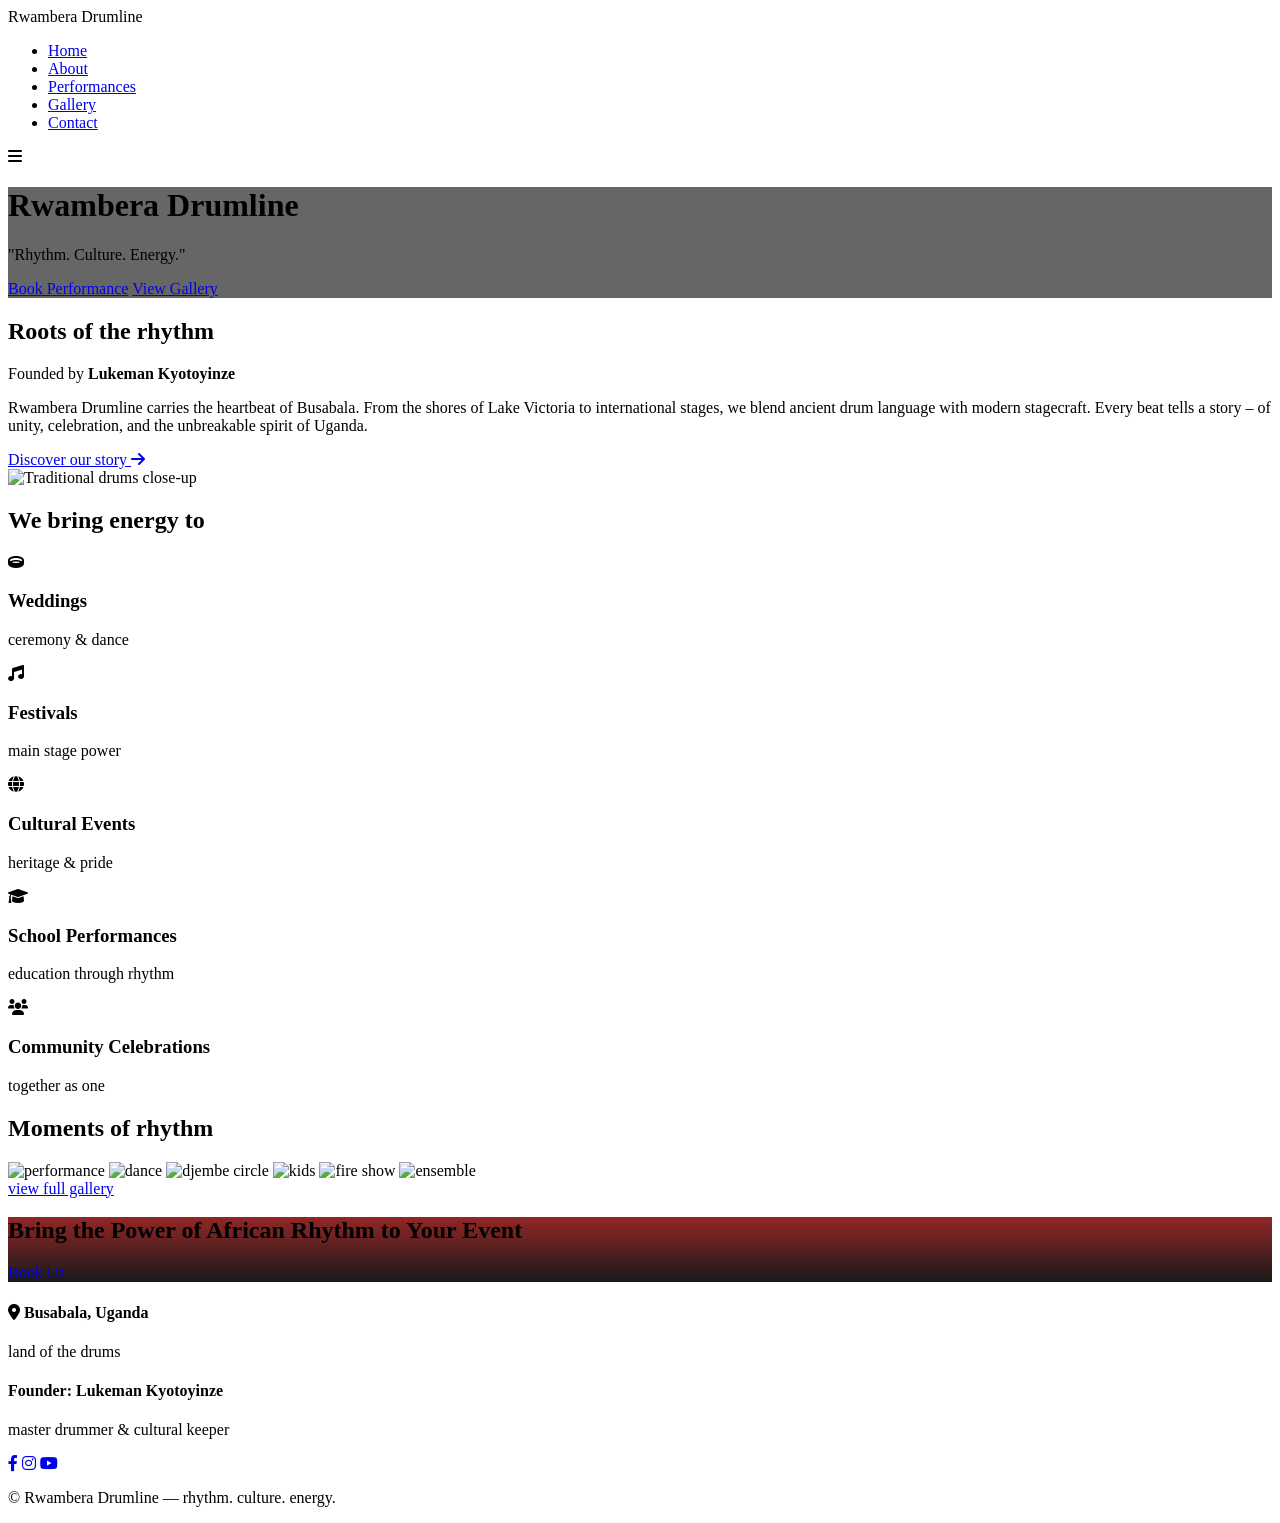
==== index.html @ 0269bb5a "Create index.html" ====
<!DOCTYPE html>
<html lang="en">
<head>
  <meta charset="UTF-8">
  <meta name="viewport" content="width=device-width, initial-scale=1.0">
  <title>Rwambera Drumline – rhythm. culture. energy.</title>
  <!-- Google Fonts + Font Awesome -->
  <link rel="preconnect" href="https://fonts.googleapis.com">
  <link rel="preconnect" href="https://fonts.gstatic.com" crossorigin>
  <link href="https://fonts.googleapis.com/css2?family=Montserrat:wght@400;600;800&family=Playfair+Display:wght@700&display=swap" rel="stylesheet">
  <link rel="stylesheet" href="https://cdnjs.cloudflare.com/ajax/libs/font-awesome/6.0.0-beta3/css/all.min.css">
  <link rel="stylesheet" href="/css/styles.css">
</head>
<body>
  <!-- ========== NAVIGATION BAR ========== -->
  <nav class="navbar">
    <div class="container nav-container">
      <div class="logo">Rwambera<span> Drumline</span></div>
      <ul class="nav-menu">
        <li><a href="/index.html" class="active">Home</a></li>
        <li><a href="/about.html">About</a></li>
        <li><a href="/performances.html">Performances</a></li>
        <li><a href="/gallery.html">Gallery</a></li>
        <li><a href="/contact.html">Contact</a></li>
      </ul>
      <div class="hamburger"><i class="fas fa-bars"></i></div>
    </div>
  </nav>

  <!-- ========== HERO SECTION ========== -->
  <header class="hero" style="background-image: linear-gradient(rgba(0,0,0,0.6), rgba(0,0,0,0.6)), url('https://via.placeholder.com/1600x900/4a1f1f/ffd966?text=Drummers+silhouette');">
    <div class="container hero-content">
      <h1 class="reveal-up">Rwambera Drumline</h1>
      <p class="hero-sub reveal-up">"Rhythm. Culture. Energy."</p>
      <div class="hero-btns reveal-up">
        <a href="/contact.html" class="btn btn-primary">Book Performance</a>
        <a href="/gallery.html" class="btn btn-outline">View Gallery</a>
      </div>
    </div>
  </header>

  <!-- ========== ABOUT PREVIEW ========== -->
  <section class="section about-preview">
    <div class="container about-grid">
      <div class="about-text reveal-left">
        <h2>Roots of the rhythm</h2>
        <p class="founder-note">Founded by <strong>Lukeman Kyotoyinze</strong></p>
        <p>Rwambera Drumline carries the heartbeat of Busabala. From the shores of Lake Victoria to international stages, we blend ancient drum language with modern stagecraft. Every beat tells a story – of unity, celebration, and the unbreakable spirit of Uganda.</p>
        <a href="/about.html" class="link-arrow">Discover our story <i class="fas fa-arrow-right"></i></a>
      </div>
      <div class="about-img reveal-right">
        <img src="https://via.placeholder.com/600x500/8b5a2b/ffd966?text=Djembe+drums+closeup" alt="Traditional drums close-up">
      </div>
    </div>
  </section>

  <!-- ========== PERFORMANCE HIGHLIGHTS (cards with icons) ========== -->
  <section class="section highlights">
    <div class="container">
      <h2 class="section-title reveal-up">We bring energy to</h2>
      <div class="cards-grid">
        <div class="card reveal-up"><i class="fas fa-ring"></i><h3>Weddings</h3><p>ceremony & dance</p></div>
        <div class="card reveal-up"><i class="fas fa-music"></i><h3>Festivals</h3><p>main stage power</p></div>
        <div class="card reveal-up"><i class="fas fa-globe"></i><h3>Cultural Events</h3><p>heritage & pride</p></div>
        <div class="card reveal-up"><i class="fas fa-graduation-cap"></i><h3>School Performances</h3><p>education through rhythm</p></div>
        <div class="card reveal-up"><i class="fas fa-users"></i><h3>Community Celebrations</h3><p>together as one</p></div>
      </div>
    </div>
  </section>

  <!-- ========== GALLERY PREVIEW (6 images) ========== -->
  <section class="section gallery-preview">
    <div class="container">
      <h2 class="section-title reveal-up">Moments of rhythm</h2>
      <div class="gallery-grid">
        <img src="https://via.placeholder.com/400x300/a0522d/ffd966?text=Drummer+1" alt="performance" class="reveal-up">
        <img src="https://via.placeholder.com/400x300/8b4513/ffd966?text=Dance+fire" alt="dance" class="reveal-up">
        <img src="https://via.placeholder.com/400x300/654321/ffd966?text=Djembe+circle" alt="djembe circle" class="reveal-up">
        <img src="https://via.placeholder.com/400x300/9e6b3e/ffd966?text=Kids+drumming" alt="kids" class="reveal-up">
        <img src="https://via.placeholder.com/400x300/7a4c1d/ffd966?text=Fire+jugglers" alt="fire show" class="reveal-up">
        <img src="https://via.placeholder.com/400x300/5a3e1b/ffd966?text=Ensemble" alt="ensemble" class="reveal-up">
      </div>
      <div class="center-btn reveal-up">
        <a href="/gallery.html" class="btn btn-secondary">view full gallery</a>
      </div>
    </div>
  </section>

  <!-- ========== CALL TO ACTION ========== -->
  <section class="section cta" style="background: linear-gradient(rgba(128, 0, 0,0.85), rgba(0,0,0,0.9)), url('https://via.placeholder.com/1600x400/2c1e0e/daa520?text=drums+pattern');">
    <div class="container cta-content">
      <h2 class="reveal-up">Bring the Power of African Rhythm to Your Event</h2>
      <a href="/contact.html" class="btn btn-primary btn-large reveal-up">Book Us</a>
    </div>
  </section>

  <!-- ========== FOOTER ========== -->
  <footer class="footer">
    <div class="container footer-grid">
      <div>
        <h4><i class="fas fa-map-marker-alt gold-icon"></i> Busabala, Uganda</h4>
        <p>land of the drums</p>
      </div>
      <div>
        <h4>Founder: Lukeman Kyotoyinze</h4>
        <p>master drummer & cultural keeper</p>
      </div>
      <div class="social-links">
        <a href="#" aria-label="Facebook"><i class="fab fa-facebook-f"></i></a>
        <a href="#" aria-label="Instagram"><i class="fab fa-instagram"></i></a>
        <a href="#" aria-label="YouTube"><i class="fab fa-youtube"></i></a>
        <a href="#" aria-label="X"><i class="fab fa-x-twitter"></i></a>
      </div>
    </div>
    <div class="container bottom-credit">
      <p>© Rwambera Drumline — rhythm. culture. energy.</p>
    </div>
  </footer>

  <!-- external javascript -->
  <script src="/js/main.js"></script>
</body>
</html>
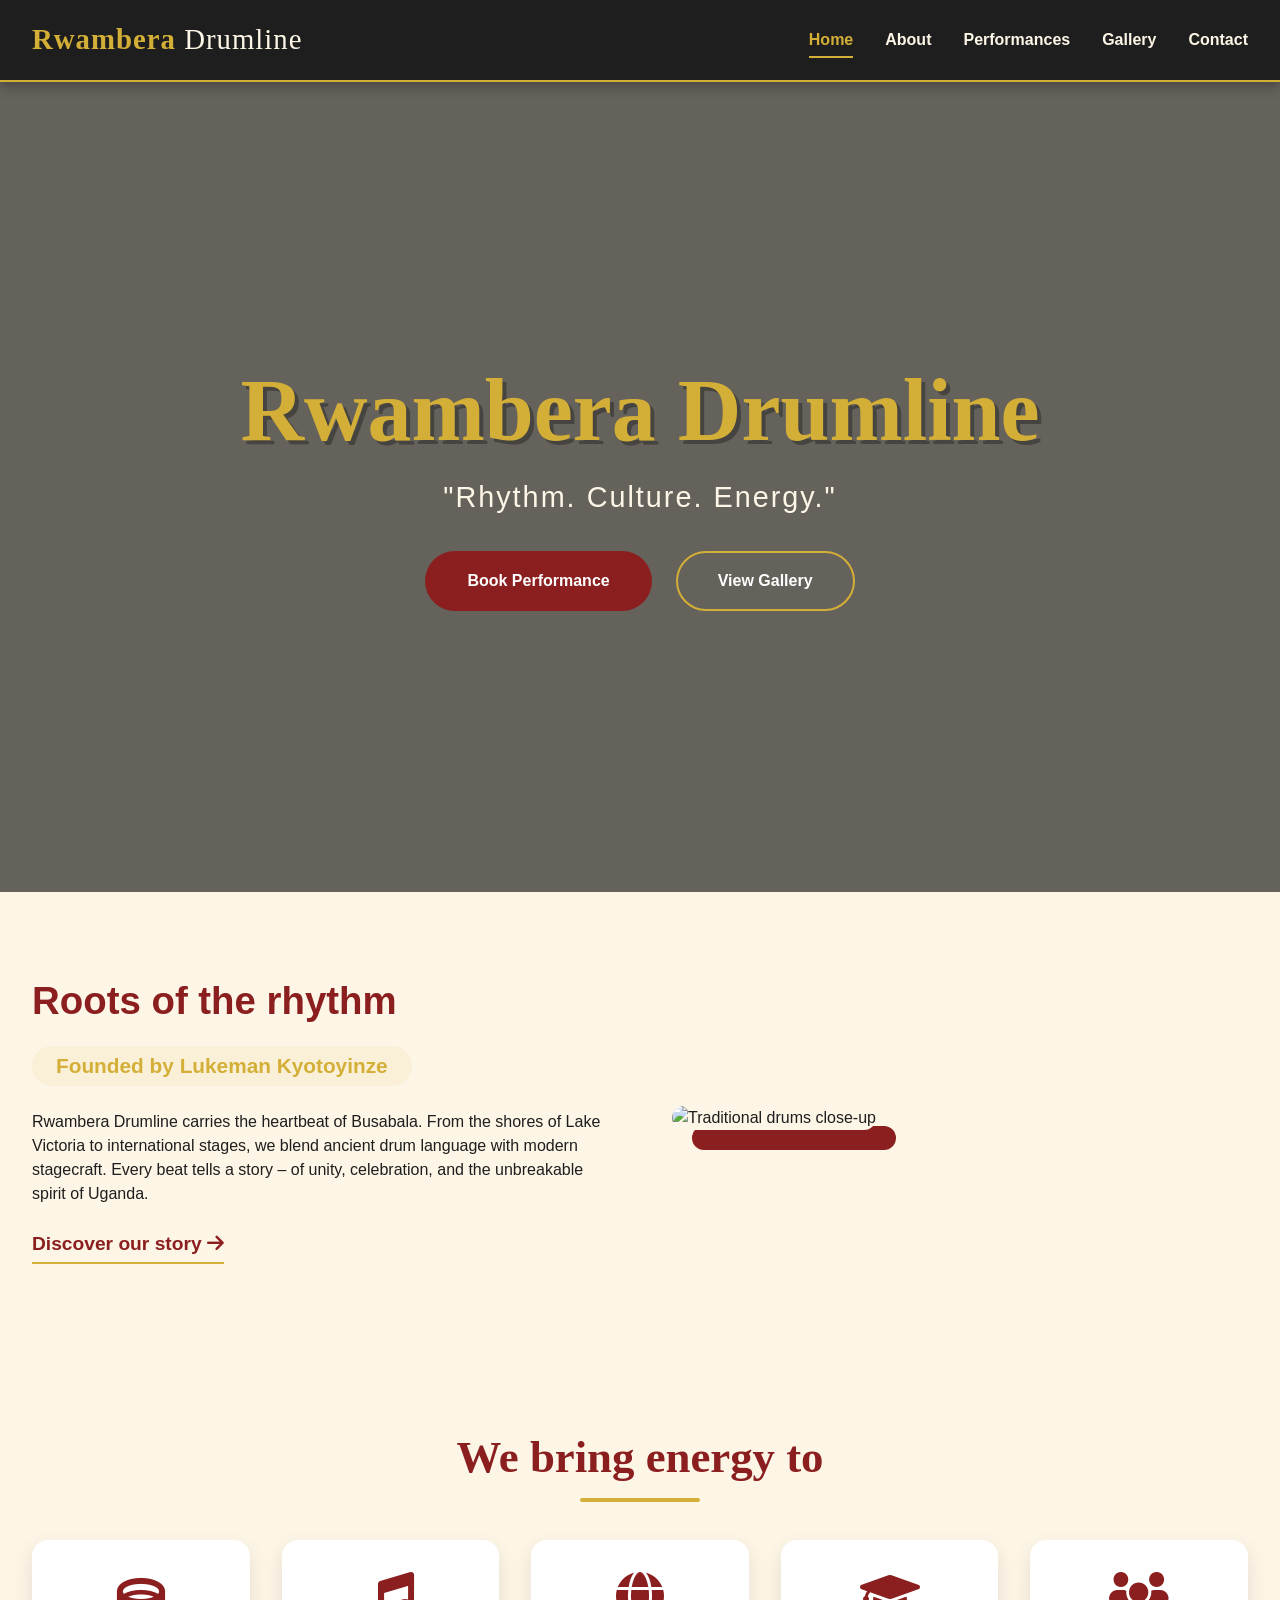
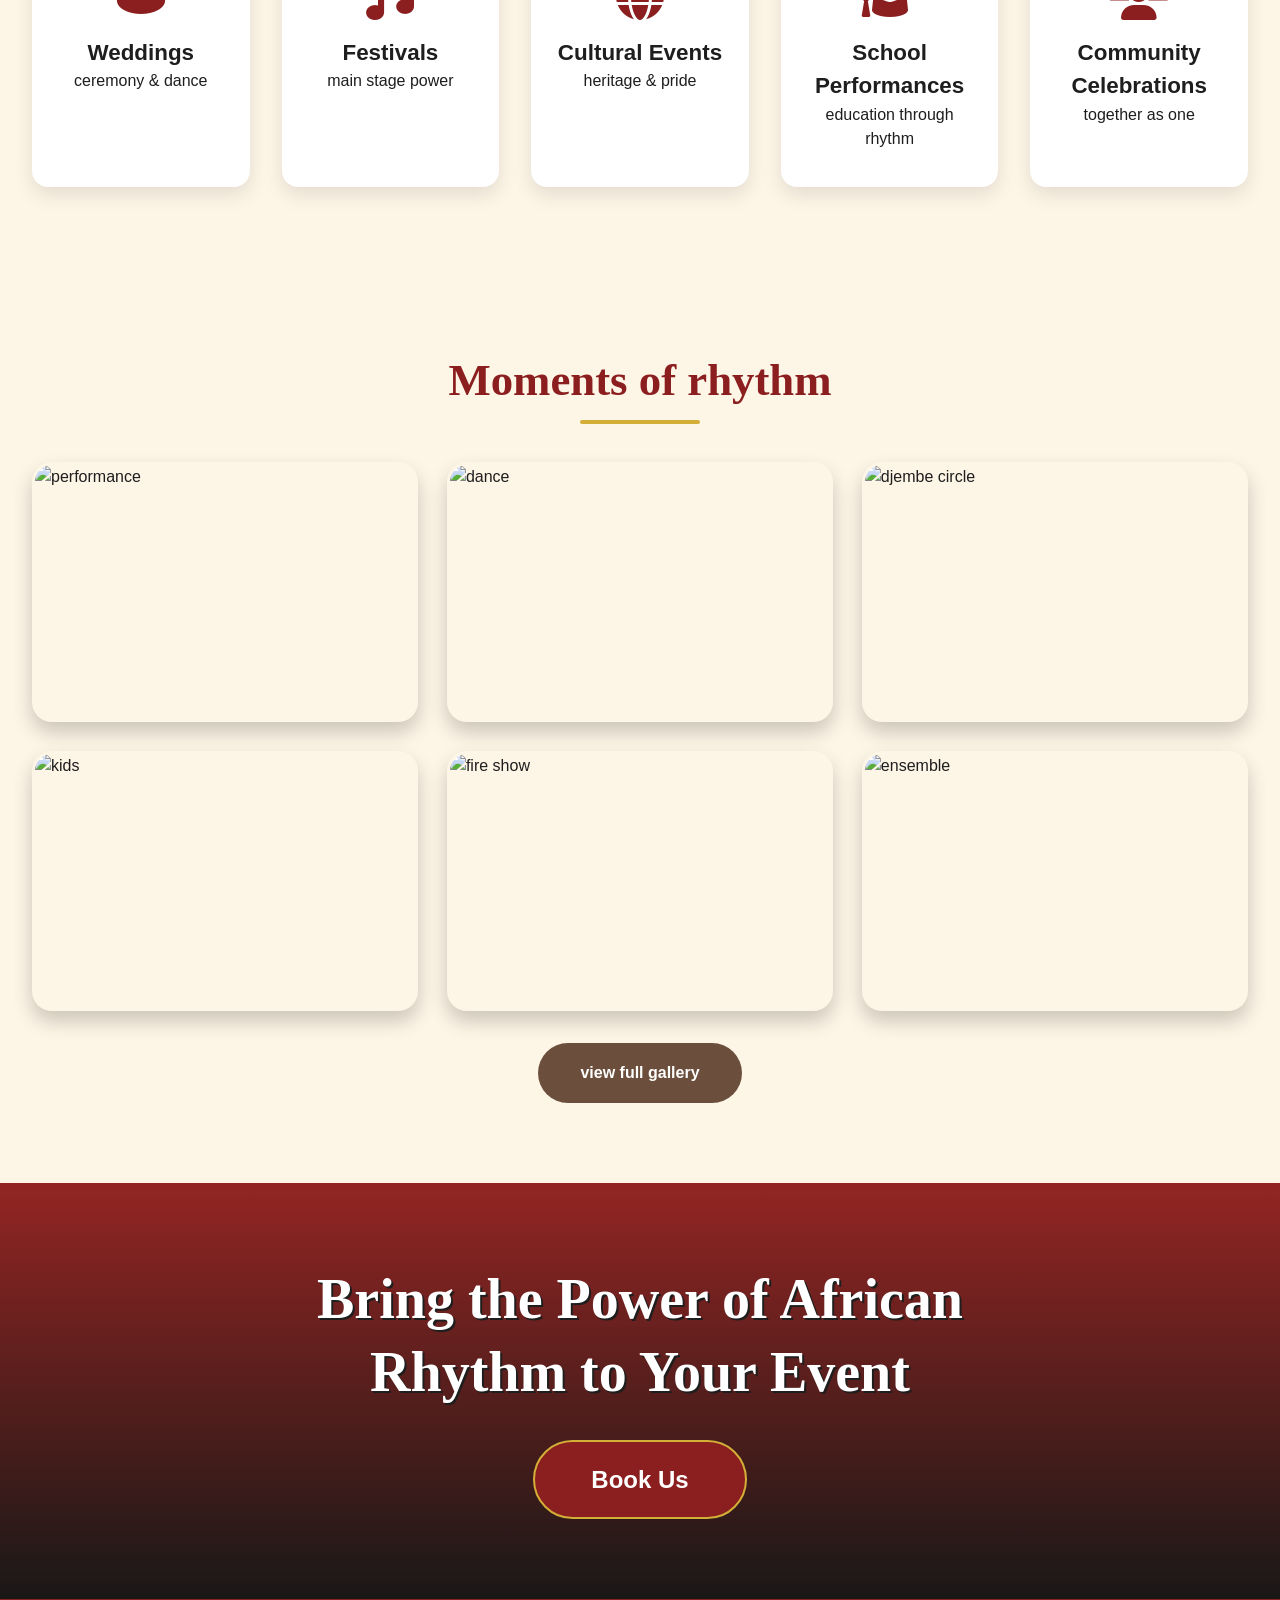
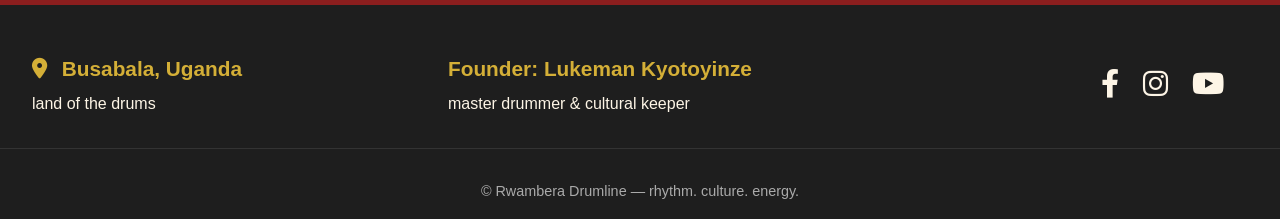
==== commit 645d9aaf: "Update index.html" ====
--- a/index.html
+++ b/index.html
@@ -9,7 +9,7 @@
   <link rel="preconnect" href="https://fonts.gstatic.com" crossorigin>
   <link href="https://fonts.googleapis.com/css2?family=Montserrat:wght@400;600;800&family=Playfair+Display:wght@700&display=swap" rel="stylesheet">
   <link rel="stylesheet" href="https://cdnjs.cloudflare.com/ajax/libs/font-awesome/6.0.0-beta3/css/all.min.css">
-  <link rel="stylesheet" href="/css/styles.css">
+  <link rel="stylesheet" href="css/style.css">
 </head>
 <body>
   <!-- ========== NAVIGATION BAR ========== -->
@@ -17,11 +17,11 @@
     <div class="container nav-container">
       <div class="logo">Rwambera<span> Drumline</span></div>
       <ul class="nav-menu">
-        <li><a href="/index.html" class="active">Home</a></li>
-        <li><a href="/about.html">About</a></li>
-        <li><a href="/performances.html">Performances</a></li>
-        <li><a href="/gallery.html">Gallery</a></li>
-        <li><a href="/contact.html">Contact</a></li>
+        <li><a href="index.html" class="active">Home</a></li>
+        <li><a href="about.html">About</a></li>
+        <li><a href="performances.html">Performances</a></li>
+        <li><a href="gallery.html">Gallery</a></li>
+        <li><a href="contact.html">Contact</a></li>
       </ul>
       <div class="hamburger"><i class="fas fa-bars"></i></div>
     </div>
@@ -118,6 +118,6 @@
   </footer>
 
   <!-- external javascript -->
-  <script src="/js/main.js"></script>
+  <script src="JS/main.js"></script>
 </body>
 </html>
--- a/css/style.css
+++ b/css/style.css
@@ -0,0 +1,1614 @@
+/* /css/styles.css */
+
+* {
+  margin: 0;
+  padding: 0;
+  box-sizing: border-box;
+}
+
+:root {
+  --deep-red: #8B1E1E;        /* african earth red */
+  --gold: #D4AF37;            /* rich gold */
+  --black: #1E1E1E;           /* deep black */
+  --earth-brown: #6B4F3C;     /* clay / earth */
+  --cream: #FDF5E6;           /* warm off-white */
+  --transition: all 0.3s ease;
+}
+
+body {
+  font-family: 'Montserrat', sans-serif;
+  background-color: var(--cream);
+  color: var(--black);
+  line-height: 1.5;
+  overflow-x: hidden;
+}
+
+.container {
+  max-width: 1280px;
+  margin: 0 auto;
+  padding: 0 2rem;
+}
+
+/* ===== navigation ===== */
+.navbar {
+  background-color: var(--black);
+  color: white;
+  position: sticky;
+  top: 0;
+  z-index: 100;
+  box-shadow: 0 4px 12px rgba(0,0,0,0.3);
+  border-bottom: 2px solid var(--gold);
+}
+
+.nav-container {
+  display: flex;
+  justify-content: space-between;
+  align-items: center;
+  height: 80px;
+}
+
+.logo {
+  font-size: 1.8rem;
+  font-weight: 800;
+  letter-spacing: 1px;
+  font-family: 'Playfair Display', serif;
+  color: var(--gold);
+}
+
+.logo span {
+  font-weight: 400;
+  color: var(--cream);
+}
+
+.nav-menu {
+  display: flex;
+  gap: 2rem;
+  list-style: none;
+}
+
+.nav-menu a {
+  color: var(--cream);
+  text-decoration: none;
+  font-weight: 600;
+  padding-bottom: 0.5rem;
+  border-bottom: 2px solid transparent;
+  transition: var(--transition);
+}
+
+.nav-menu a:hover, .nav-menu a.active {
+  border-bottom-color: var(--gold);
+  color: var(--gold);
+}
+
+.hamburger {
+  display: none;
+  font-size: 1.8rem;
+  cursor: pointer;
+  color: var(--gold);
+}
+
+/* ===== hero ===== */
+.hero {
+  min-height: 90vh;
+  background-size: cover;
+  background-position: center 30%;
+  display: flex;
+  align-items: center;
+  text-align: center;
+  color: white;
+}
+
+.hero-content h1 {
+  font-size: clamp(3rem, 10vw, 5.5rem);
+  font-family: 'Playfair Display', serif;
+  line-height: 1.1;
+  text-shadow: 4px 4px 0 rgba(0,0,0,0.3);
+  color: var(--gold);
+}
+
+.hero-sub {
+  font-size: 1.8rem;
+  margin: 1rem 0 2rem;
+  font-weight: 400;
+  letter-spacing: 2px;
+  color: var(--cream);
+}
+
+.hero-btns {
+  display: flex;
+  gap: 1.5rem;
+  justify-content: center;
+  flex-wrap: wrap;
+}
+
+.btn {
+  display: inline-block;
+  padding: 1rem 2.5rem;
+  border-radius: 50px;
+  text-decoration: none;
+  font-weight: 700;
+  transition: var(--transition);
+  border: 2px solid transparent;
+}
+
+.btn-primary {
+  background-color: var(--deep-red);
+  color: white;
+}
+
+.btn-primary:hover {
+  background-color: #a12b2b;
+  transform: scale(1.05);
+  box-shadow: 0 10px 20px rgba(0,0,0,0.2);
+}
+
+.btn-outline {
+  border: 2px solid var(--gold);
+  color: white;
+  background: transparent;
+}
+
+.btn-outline:hover {
+  background-color: var(--gold);
+  color: var(--black);
+}
+
+.btn-secondary {
+  background-color: var(--earth-brown);
+  color: white;
+}
+
+.btn-secondary:hover {
+  background-color: #8b5e3c;
+}
+
+/* ===== sections ===== */
+.section {
+  padding: 5rem 0;
+}
+
+.section-title {
+  font-size: 2.8rem;
+  font-family: 'Playfair Display', serif;
+  color: var(--deep-red);
+  margin-bottom: 3rem;
+  text-align: center;
+  position: relative;
+}
+
+.section-title::after {
+  content: '';
+  width: 120px;
+  height: 4px;
+  background: var(--gold);
+  position: absolute;
+  bottom: -10px;
+  left: 50%;
+  transform: translateX(-50%);
+  border-radius: 2px;
+}
+
+/* about preview */
+.about-grid {
+  display: grid;
+  grid-template-columns: 1fr 1fr;
+  gap: 4rem;
+  align-items: center;
+}
+
+.about-text h2 {
+  font-size: 2.4rem;
+  color: var(--deep-red);
+  margin-bottom: 1rem;
+}
+
+.founder-note {
+  font-size: 1.3rem;
+  color: var(--gold);
+  background: rgba(212, 175, 55, 0.08);
+  display: inline-block;
+  padding: 0.3rem 1.5rem;
+  border-radius: 40px;
+  margin-bottom: 1.5rem;
+  font-weight: 600;
+}
+
+.about-img img {
+  width: 100%;
+  border-radius: 20px;
+  box-shadow: 20px 20px 0 var(--deep-red);
+  transition: var(--transition);
+}
+
+.about-img img:hover {
+  transform: translate(-5px, -5px);
+  box-shadow: 25px 25px 0 var(--gold);
+}
+
+.link-arrow {
+  color: var(--deep-red);
+  font-weight: 700;
+  text-decoration: none;
+  margin-top: 1.5rem;
+  display: inline-block;
+  font-size: 1.2rem;
+  border-bottom: 2px solid var(--gold);
+  padding-bottom: 0.2rem;
+}
+
+/* cards */
+.cards-grid {
+  display: grid;
+  grid-template-columns: repeat(auto-fit, minmax(180px, 1fr));
+  gap: 2rem;
+  margin-top: 2rem;
+}
+
+.card {
+  background: white;
+  padding: 2rem 1.5rem;
+  text-align: center;
+  border-radius: 16px;
+  box-shadow: 0 8px 20px rgba(0,0,0,0.1);
+  transition: var(--transition);
+  border-bottom: 4px solid transparent;
+}
+
+.card:hover {
+  transform: translateY(-10px);
+  border-bottom-color: var(--gold);
+  box-shadow: 0 16px 30px rgba(139, 30, 30, 0.2);
+}
+
+.card i {
+  font-size: 3rem;
+  color: var(--deep-red);
+  margin-bottom: 1rem;
+}
+
+.card h3 {
+  font-size: 1.4rem;
+  color: var(--black);
+  font-weight: 700;
+}
+
+/* gallery preview */
+.gallery-grid {
+  display: grid;
+  grid-template-columns: repeat(3, 1fr);
+  gap: 1.5rem;
+  margin-bottom: 3rem;
+}
+
+.gallery-grid img {
+  width: 100%;
+  height: 260px;
+  object-fit: cover;
+  border-radius: 20px;
+  box-shadow: 0 10px 20px rgba(0,0,0,0.2);
+  transition: var(--transition);
+  border: 3px solid transparent;
+}
+
+.gallery-grid img:hover {
+  transform: scale(1.02);
+  border-color: var(--gold);
+  box-shadow: 0 20px 30px rgba(0,0,0,0.3);
+}
+
+.center-btn {
+  text-align: center;
+}
+
+/* cta */
+.cta {
+  background-blend-mode: overlay;
+  color: white;
+  text-align: center;
+}
+
+.cta h2 {
+  font-size: clamp(2rem, 5vw, 3.5rem);
+  max-width: 800px;
+  margin: 0 auto 2rem;
+  line-height: 1.3;
+  font-family: 'Playfair Display', serif;
+  text-shadow: 2px 2px 0 var(--black);
+}
+
+.btn-large {
+  padding: 1.2rem 3.5rem;
+  font-size: 1.5rem;
+}
+
+/* footer */
+.footer {
+  background-color: var(--black);
+  color: var(--cream);
+  padding: 3rem 0 1rem;
+  border-top: 6px solid var(--deep-red);
+}
+
+.footer-grid {
+  display: grid;
+  grid-template-columns: repeat(3, 1fr);
+  gap: 2rem;
+  margin-bottom: 2rem;
+}
+
+.footer h4 {
+  color: var(--gold);
+  font-size: 1.3rem;
+  margin-bottom: 0.5rem;
+}
+
+.gold-icon {
+  color: var(--gold);
+  margin-right: 0.5rem;
+}
+
+.social-links {
+  display: flex;
+  gap: 1.5rem;
+  justify-content: flex-end;
+  align-items: center;
+}
+
+.social-links a {
+  color: var(--cream);
+  font-size: 1.8rem;
+  transition: var(--transition);
+}
+
+.social-links a:hover {
+  color: var(--gold);
+  transform: translateY(-5px);
+}
+
+.bottom-credit {
+  text-align: center;
+  padding-top: 2rem;
+  font-size: 0.9rem;
+  color: #aaa;
+  border-top: 1px solid #333;
+}
+
+/* ===== scroll reveal effects (base hidden) ===== */
+.reveal-up, .reveal-left, .reveal-right {
+  opacity: 0;
+  transition: all 0.8s cubic-bezier(0.5, 0, 0, 1);
+}
+
+.reveal-up {
+  transform: translateY(50px);
+}
+
+.reveal-left {
+  transform: translateX(-50px);
+}
+
+.reveal-right {
+  transform: translateX(50px);
+}
+
+.reveal-up.active, .reveal-left.active, .reveal-right.active {
+  opacity: 1;
+  transform: translate(0, 0);
+}
+
+/* ===== responsive ===== */
+@media (max-width: 992px) {
+  .about-grid {
+    grid-template-columns: 1fr;
+    text-align: center;
+  }
+  .about-img img {
+    max-width: 80%;
+    margin: 0 auto;
+    display: block;
+  }
+  .gallery-grid {
+    grid-template-columns: repeat(2, 1fr);
+  }
+  .footer-grid {
+    grid-template-columns: 1fr;
+    text-align: center;
+  }
+  .social-links {
+    justify-content: center;
+  }
+}
+
+@media (max-width: 768px) {
+  .nav-menu {
+    position: fixed;
+    left: -100%;
+    top: 80px;
+    flex-direction: column;
+    background-color: var(--black);
+    width: 100%;
+    text-align: center;
+    padding: 2rem 0;
+    gap: 1.5rem;
+    transition: 0.3s;
+    border-top: 2px solid var(--gold);
+  }
+  .nav-menu.active {
+    left: 0;
+  }
+  .hamburger {
+    display: block;
+  }
+  .hero-btns {
+    flex-direction: column;
+    align-items: center;
+  }
+  .btn {
+    width: 80%;
+  }
+  .gallery-grid {
+    grid-template-columns: 1fr;
+  }
+  .cards-grid {
+    grid-template-columns: 1fr 1fr;
+  }
+}
+
+@media (max-width: 480px) {
+  .cards-grid {
+    grid-template-columns: 1fr;
+  }
+  .container {
+    padding: 0 1.2rem;
+  }
+}
+
+
+
+
+/* additional / about page specific styles – add to /css/styles.css */
+
+/* page header banner */
+.page-header {
+  background-size: cover;
+  background-position: center 30%;
+  min-height: 35vh;
+  display: flex;
+  align-items: center;
+  text-align: center;
+  color: white;
+  border-bottom: 6px solid var(--gold);
+}
+
+.page-header-content h1 {
+  font-size: clamp(2.8rem, 8vw, 4.5rem);
+  font-family: 'Playfair Display', serif;
+  color: var(--gold);
+  text-shadow: 3px 3px 0 rgba(0,0,0,0.5);
+  margin-bottom: 0.5rem;
+}
+
+.breadcrumb {
+  font-size: 1.2rem;
+  letter-spacing: 1px;
+}
+
+.breadcrumb a {
+  color: var(--cream);
+  text-decoration: none;
+  border-bottom: 1px solid transparent;
+  transition: var(--transition);
+}
+
+.breadcrumb a:hover {
+  border-bottom-color: var(--gold);
+  color: var(--gold);
+}
+
+.breadcrumb span {
+  margin: 0 0.5rem;
+  color: var(--gold);
+}
+
+/* story section */
+.story-grid {
+  display: grid;
+  grid-template-columns: 1fr 1fr;
+  gap: 4rem;
+  align-items: center;
+}
+
+.story-text h2 {
+  font-size: 2.6rem;
+  color: var(--deep-red);
+  margin-bottom: 1rem;
+  font-family: 'Playfair Display', serif;
+}
+
+.founder-tag {
+  background: rgba(212, 175, 55, 0.15);
+  display: inline-block;
+  padding: 0.3rem 1.8rem;
+  border-radius: 30px;
+  font-size: 1.3rem;
+  margin-bottom: 1.5rem;
+  color: var(--earth-brown);
+  font-weight: 600;
+  border-left: 4px solid var(--gold);
+}
+
+.lead {
+  font-size: 1.2rem;
+  font-weight: 500;
+  color: #2c2c2c;
+}
+
+.story-image img {
+  width: 100%;
+  border-radius: 30px 30px 30px 0;
+  box-shadow: 20px 20px 0 var(--deep-red);
+  transition: var(--transition);
+}
+
+.story-image img:hover {
+  box-shadow: 20px 20px 0 var(--gold);
+  transform: translate(-5px, -5px);
+}
+
+.image-caption {
+  margin-top: 1rem;
+  font-style: italic;
+  color: #5a5a5a;
+  text-align: center;
+  font-weight: 500;
+}
+
+/* mission vision cards */
+.mission-vision-grid {
+  display: grid;
+  grid-template-columns: 1fr 1fr;
+  gap: 3rem;
+  max-width: 1000px;
+  margin: 0 auto;
+}
+
+.mv-card {
+  background: white;
+  padding: 3rem 2rem;
+  border-radius: 30px;
+  text-align: center;
+  box-shadow: 0 15px 30px rgba(0,0,0,0.1);
+  transition: all 0.4s;
+  border-bottom: 6px solid transparent;
+}
+
+.mv-card:hover {
+  transform: translateY(-15px);
+  border-bottom-color: var(--deep-red);
+  box-shadow: 0 25px 40px rgba(139,30,30,0.15);
+}
+
+.mv-icon {
+  background: var(--gold);
+  width: 90px;
+  height: 90px;
+  border-radius: 50%;
+  display: flex;
+  align-items: center;
+  justify-content: center;
+  margin: 0 auto 1.8rem;
+  font-size: 2.8rem;
+  color: var(--black);
+  transition: var(--transition);
+}
+
+.mv-card:hover .mv-icon {
+  background: var(--deep-red);
+  color: white;
+  transform: rotate(5deg) scale(1.05);
+}
+
+.mv-card h3 {
+  font-size: 2rem;
+  color: var(--deep-red);
+  margin-bottom: 1rem;
+  font-weight: 700;
+}
+
+.mv-card p {
+  font-size: 1.1rem;
+  line-height: 1.6;
+}
+
+/* founder section */
+.founder-section {
+  background: var(--cream);
+  border-top: 2px dashed var(--gold);
+  border-bottom: 2px dashed var(--gold);
+}
+
+.founder-grid {
+  display: grid;
+  grid-template-columns: 1fr 1.5fr;
+  gap: 3.5rem;
+  align-items: start;
+}
+
+.founder-image {
+  position: relative;
+}
+
+.founder-image img {
+  width: 100%;
+  border-radius: 40px 40px 40px 0;
+  border: 6px solid white;
+  box-shadow: 0 20px 30px rgba(0,0,0,0.2);
+  transition: var(--transition);
+}
+
+.founder-image img:hover {
+  transform: scale(1.02);
+  border-color: var(--gold);
+}
+
+.founder-badge {
+  background: var(--deep-red);
+  color: white;
+  padding: 0.6rem 1.5rem;
+  font-weight: 600;
+  display: inline-block;
+  border-radius: 50px;
+  margin-top: 1.2rem;
+  margin-left: 1rem;
+  box-shadow: 4px 4px 0 var(--gold);
+}
+
+.founder-bio h2 {
+  font-size: 3rem;
+  color: var(--deep-red);
+  margin-bottom: 0.3rem;
+  font-family: 'Playfair Display', serif;
+}
+
+.founder-bio .subtitle {
+  font-size: 1.3rem;
+  color: var(--gold);
+  font-weight: 600;
+  margin-bottom: 1.8rem;
+  border-bottom: 2px solid rgba(212,175,55,0.4);
+  padding-bottom: 0.8rem;
+}
+
+.founder-bio p {
+  margin-bottom: 1.5rem;
+  font-size: 1.1rem;
+  line-height: 1.7;
+}
+
+.founder-quote {
+  background: rgba(212,175,55,0.1);
+  padding: 1.5rem;
+  border-radius: 20px;
+  font-size: 1.3rem;
+  font-style: italic;
+  border-left: 8px solid var(--gold);
+  margin-top: 2rem;
+  color: #2a2a2a;
+}
+
+.founder-quote i {
+  color: var(--deep-red);
+  margin-right: 0.8rem;
+  font-size: 1.8rem;
+}
+
+/* impact section */
+.impact-grid {
+  display: grid;
+  grid-template-columns: repeat(4, 1fr);
+  gap: 1.5rem;
+  margin: 3rem 0;
+}
+
+.impact-item {
+  background: white;
+  padding: 2rem 1.5rem;
+  border-radius: 30px;
+  text-align: center;
+  box-shadow: 0 10px 20px rgba(0,0,0,0.05);
+  transition: var(--transition);
+  border: 2px solid transparent;
+}
+
+.impact-item:hover {
+  border-color: var(--gold);
+  transform: scale(1.03);
+  background: #fffcf0;
+}
+
+.impact-item i {
+  font-size: 3rem;
+  color: var(--deep-red);
+  margin-bottom: 1rem;
+}
+
+.impact-item h3 {
+  font-size: 1.4rem;
+  color: var(--earth-brown);
+  margin-bottom: 0.8rem;
+}
+
+.impact-item p {
+  font-size: 0.95rem;
+  color: #333;
+}
+
+.impact-strip {
+  display: grid;
+  grid-template-columns: repeat(4, 1fr);
+  gap: 1.5rem;
+  margin-top: 3rem;
+}
+
+.impact-strip img {
+  width: 100%;
+  height: 150px;
+  object-fit: cover;
+  border-radius: 20px;
+  border: 3px solid white;
+  box-shadow: 0 8px 16px rgba(0,0,0,0.15);
+  transition: var(--transition);
+}
+
+.impact-strip img:hover {
+  border-color: var(--gold);
+  transform: translateY(-8px);
+}
+
+/* CTA small */
+.cta-small {
+  padding: 3.5rem 0;
+  background: var(--deep-red);
+}
+
+.cta-small h3 {
+  font-size: 2.4rem;
+  margin-bottom: 1.8rem;
+  font-family: 'Playfair Display', serif;
+  color: var(--gold);
+}
+
+.btn-light {
+  border-color: white;
+  color: white;
+}
+
+.btn-light:hover {
+  background: white;
+  color: var(--deep-red);
+}
+
+/* responsive for about page */
+@media (max-width: 992px) {
+  .story-grid {
+    grid-template-columns: 1fr;
+    gap: 2.5rem;
+  }
+  .founder-grid {
+    grid-template-columns: 1fr;
+  }
+  .impact-grid {
+    grid-template-columns: repeat(2, 1fr);
+  }
+  .impact-strip {
+    grid-template-columns: repeat(2, 1fr);
+  }
+}
+
+@media (max-width: 768px) {
+  .mission-vision-grid {
+    grid-template-columns: 1fr;
+    gap: 2rem;
+  }
+  .impact-grid {
+    grid-template-columns: 1fr;
+  }
+  .impact-strip {
+    grid-template-columns: 1fr;
+  }
+  .founder-bio h2 {
+    font-size: 2.5rem;
+  }
+}
+
+@media (max-width: 480px) {
+  .page-header-content h1 {
+    font-size: 2.5rem;
+  }
+  .story-text h2 {
+    font-size: 2rem;
+  }
+  .founder-badge {
+    font-size: 0.9rem;
+  }
+  }
+
+
+
+/* additional / performances page specific styles – add to /css/styles.css */
+
+/* section subtitle */
+.section-subtitle {
+  text-align: center;
+  font-size: 1.3rem;
+  color: var(--earth-brown);
+  margin-top: -1.5rem;
+  margin-bottom: 3rem;
+  font-weight: 400;
+}
+
+/* events grid (cards) */
+.events-grid {
+  display: grid;
+  grid-template-columns: repeat(3, 1fr);
+  gap: 2rem;
+  margin-top: 2rem;
+}
+
+.event-card {
+  background: white;
+  padding: 2.2rem 1.8rem;
+  border-radius: 30px;
+  box-shadow: 0 15px 30px rgba(0,0,0,0.08);
+  transition: all 0.4s ease;
+  text-align: center;
+  border: 2px solid transparent;
+  position: relative;
+  overflow: hidden;
+}
+
+.event-card::after {
+  content: '';
+  position: absolute;
+  bottom: 0;
+  left: 0;
+  width: 100%;
+  height: 6px;
+  background: linear-gradient(90deg, var(--deep-red), var(--gold));
+  transform: scaleX(0);
+  transition: transform 0.4s ease;
+  transform-origin: left;
+}
+
+.event-card:hover::after {
+  transform: scaleX(1);
+}
+
+.event-card:hover {
+  transform: translateY(-15px);
+  border-color: var(--gold);
+  box-shadow: 0 30px 40px rgba(139,30,30,0.15);
+}
+
+.event-icon {
+  background: var(--deep-red);
+  width: 90px;
+  height: 90px;
+  border-radius: 50%;
+  display: flex;
+  align-items: center;
+  justify-content: center;
+  margin: 0 auto 1.5rem;
+  font-size: 2.8rem;
+  color: white;
+  transition: var(--transition);
+  border: 4px solid var(--gold);
+}
+
+.event-card:hover .event-icon {
+  background: var(--gold);
+  color: var(--black);
+  border-color: var(--deep-red);
+  transform: rotate(8deg) scale(1.05);
+}
+
+.event-card h3 {
+  font-size: 1.8rem;
+  color: var(--deep-red);
+  margin-bottom: 0.8rem;
+  font-weight: 700;
+}
+
+.event-card p {
+  color: #2d2d2d;
+  margin-bottom: 1.5rem;
+  line-height: 1.5;
+  font-size: 1rem;
+}
+
+.event-tag {
+  background: rgba(212,175,55,0.15);
+  padding: 0.4rem 1.2rem;
+  border-radius: 50px;
+  font-size: 0.85rem;
+  font-weight: 600;
+  color: var(--earth-brown);
+  letter-spacing: 0.5px;
+  border: 1px solid var(--gold);
+}
+
+/* experience section */
+.experience-section {
+  background: #faf3e8;  /* warm earth tone */
+  border-top: 4px solid var(--gold);
+  border-bottom: 4px solid var(--gold);
+}
+
+.experience-grid {
+  display: grid;
+  grid-template-columns: 1fr 1fr;
+  gap: 4rem;
+  align-items: center;
+}
+
+.experience-text h2 {
+  font-size: 2.8rem;
+  color: var(--deep-red);
+  margin-bottom: 1.5rem;
+  font-family: 'Playfair Display', serif;
+  line-height: 1.2;
+}
+
+.experience-lead {
+  font-size: 1.2rem;
+  font-weight: 500;
+  color: #3a2a1f;
+  margin-bottom: 2rem;
+  border-left: 6px solid var(--gold);
+  padding-left: 1.5rem;
+}
+
+.experience-features {
+  margin: 2.5rem 0;
+}
+
+.feature {
+  display: flex;
+  gap: 1rem;
+  align-items: flex-start;
+  margin-bottom: 1.5rem;
+  font-size: 1.1rem;
+}
+
+.feature i {
+  font-size: 1.8rem;
+  min-width: 2.2rem;
+  color: var(--deep-red);
+}
+
+.feature strong {
+  color: var(--deep-red);
+  font-weight: 700;
+}
+
+.experience-outro {
+  font-size: 1.1rem;
+  background: rgba(212,175,55,0.08);
+  padding: 1.8rem;
+  border-radius: 20px;
+  border-left: 8px solid var(--deep-red);
+  line-height: 1.7;
+}
+
+.experience-visual img {
+  width: 100%;
+  border-radius: 40px 40px 40px 0;
+  box-shadow: 25px 25px 0 var(--deep-red);
+  transition: var(--transition);
+  border: 4px solid white;
+}
+
+.experience-visual img:hover {
+  box-shadow: 25px 25px 0 var(--gold);
+  transform: translate(-5px, -5px);
+}
+
+.visual-caption {
+  margin-top: 1.2rem;
+  font-style: italic;
+  color: #5a4a3a;
+  font-weight: 500;
+  text-align: center;
+}
+
+/* booking cta */
+.booking-cta {
+  padding: 5rem 0;
+  color: white;
+  text-align: center;
+}
+
+.booking-cta-content h2 {
+  font-size: clamp(2.5rem, 6vw, 4rem);
+  font-family: 'Playfair Display', serif;
+  margin-bottom: 1rem;
+  color: var(--gold);
+  text-shadow: 3px 3px 0 rgba(0,0,0,0.3);
+}
+
+.booking-cta-content p {
+  font-size: 1.4rem;
+  margin-bottom: 2.5rem;
+  opacity: 0.95;
+}
+
+.booking-note {
+  font-size: 1rem !important;
+  margin-top: 2rem;
+  opacity: 0.8;
+  background: rgba(0,0,0,0.3);
+  display: inline-block;
+  padding: 0.5rem 2rem;
+  border-radius: 50px;
+}
+
+.btn-large {
+  padding: 1.2rem 3.5rem;
+  font-size: 1.5rem;
+  background: var(--deep-red);
+  border: 2px solid var(--gold);
+}
+
+.btn-large:hover {
+  background: var(--gold);
+  color: var(--black);
+  border-color: white;
+}
+
+/* responsive */
+@media (max-width: 992px) {
+  .events-grid {
+    grid-template-columns: repeat(2, 1fr);
+  }
+  .experience-grid {
+    grid-template-columns: 1fr;
+    gap: 2.5rem;
+  }
+  .experience-visual {
+    order: -1;
+    max-width: 80%;
+    margin: 0 auto;
+  }
+}
+
+@media (max-width: 768px) {
+  .events-grid {
+    grid-template-columns: 1fr;
+    max-width: 500px;
+    margin-left: auto;
+    margin-right: auto;
+  }
+  .experience-text h2 {
+    font-size: 2.2rem;
+  }
+  .booking-cta-content h2 {
+    font-size: 2.2rem;
+  }
+}
+
+@media (max-width: 480px) {
+  .event-card {
+    padding: 1.8rem 1.2rem;
+  }
+  .feature {
+    flex-direction: column;
+    text-align: center;
+  }
+  .feature i {
+    margin-bottom: 0.5rem;
+  }
+  .experience-visual {
+    max-width: 100%;
+  }
+}
+
+
+
+/* additional / gallery page specific styles – add to /css/styles.css */
+
+/* gallery section adjustments */
+.gallery-section {
+  background: #fefaf2; /* warm off-white */
+}
+
+.gallery-grid {
+  display: grid;
+  grid-template-columns: repeat(3, 1fr);
+  gap: 1.8rem;
+  margin: 3rem 0 2rem;
+}
+
+.gallery-item {
+  position: relative;
+  overflow: hidden;
+  border-radius: 20px;
+  box-shadow: 0 12px 24px rgba(0,0,0,0.15);
+  cursor: pointer;
+  transition: var(--transition);
+  aspect-ratio: 4/3;
+  border: 3px solid white;
+}
+
+.gallery-item img {
+  width: 100%;
+  height: 100%;
+  object-fit: cover;
+  display: block;
+  transition: transform 0.6s ease, filter 0.4s ease;
+}
+
+.gallery-item:hover {
+  transform: translateY(-8px);
+  box-shadow: 0 20px 30px rgba(139,30,30,0.25);
+  border-color: var(--gold);
+}
+
+.gallery-item:hover img {
+  transform: scale(1.07);
+  filter: brightness(1.1) contrast(1.1);
+}
+
+.gallery-caption {
+  position: absolute;
+  bottom: 0;
+  left: 0;
+  right: 0;
+  background: linear-gradient(transparent, rgba(0,0,0,0.8));
+  color: white;
+  padding: 1.2rem 1rem 0.8rem;
+  font-weight: 600;
+  font-size: 1.2rem;
+  text-align: center;
+  transform: translateY(100%);
+  transition: transform 0.4s ease;
+  backdrop-filter: blur(2px);
+  border-top: 2px solid var(--gold);
+}
+
+.gallery-item:hover .gallery-caption {
+  transform: translateY(0);
+}
+
+/* lightbox styles */
+.lightbox {
+  display: none;
+  position: fixed;
+  top: 0;
+  left: 0;
+  width: 100%;
+  height: 100%;
+  background-color: rgba(0,0,0,0.95);
+  z-index: 1000;
+  justify-content: center;
+  align-items: center;
+  backdrop-filter: blur(8px);
+}
+
+.lightbox.active {
+  display: flex;
+}
+
+.lightbox-content {
+  max-width: 90vw;
+  max-height: 85vh;
+  position: relative;
+  border: 6px solid var(--gold);
+  border-radius: 12px;
+  background: black;
+  box-shadow: 0 30px 60px rgba(212,175,55,0.3);
+  animation: lightboxFadeIn 0.3s;
+}
+
+@keyframes lightboxFadeIn {
+  from { opacity: 0; transform: scale(0.9); }
+  to { opacity: 1; transform: scale(1); }
+}
+
+#lightbox-img {
+  max-width: 100%;
+  max-height: 75vh;
+  display: block;
+  border-radius: 8px;
+}
+
+.lightbox-caption {
+  color: white;
+  background: linear-gradient(transparent, rgba(139,30,30,0.9));
+  padding: 1.2rem;
+  font-size: 1.3rem;
+  font-weight: 600;
+  text-align: center;
+  border-top: 2px solid var(--gold);
+  letter-spacing: 0.5px;
+}
+
+.lightbox-close {
+  position: absolute;
+  top: 20px;
+  right: 30px;
+  font-size: 3rem;
+  color: var(--gold);
+  cursor: pointer;
+  z-index: 1010;
+  transition: transform 0.2s;
+  text-shadow: 2px 2px 0 black;
+}
+
+.lightbox-close:hover {
+  transform: scale(1.2);
+  color: white;
+}
+
+.lightbox-prev,
+.lightbox-next {
+  position: absolute;
+  top: 50%;
+  transform: translateY(-50%);
+  font-size: 3.5rem;
+  color: var(--gold);
+  background: rgba(0,0,0,0.5);
+  padding: 0.5rem 1.2rem;
+  border-radius: 40px;
+  cursor: pointer;
+  z-index: 1010;
+  transition: all 0.2s;
+  border: 2px solid var(--gold);
+}
+
+.lightbox-prev {
+  left: 20px;
+}
+
+.lightbox-next {
+  right: 20px;
+}
+
+.lightbox-prev:hover,
+.lightbox-next:hover {
+  background: var(--deep-red);
+  color: white;
+  border-color: white;
+}
+
+/* responsive gallery */
+@media (max-width: 992px) {
+  .gallery-grid {
+    grid-template-columns: repeat(2, 1fr);
+  }
+}
+
+@media (max-width: 600px) {
+  .gallery-grid {
+    grid-template-columns: 1fr;
+  }
+  .lightbox-prev, .lightbox-next {
+    font-size: 2rem;
+    padding: 0.3rem 0.8rem;
+  }
+  .lightbox-close {
+    top: 10px;
+    right: 15px;
+    font-size: 2.5rem;
+  }
+    }
+
+
+
+/* additional / contact page specific styles – add to /css/styles.css */
+
+/* contact cards */
+.contact-info-section {
+  background: #fefaf2;
+  padding-bottom: 2rem;
+}
+
+.contact-cards-grid {
+  display: grid;
+  grid-template-columns: repeat(4, 1fr);
+  gap: 2rem;
+  margin-top: 2rem;
+}
+
+.contact-card {
+  background: white;
+  padding: 2rem 1.5rem;
+  border-radius: 30px;
+  text-align: center;
+  box-shadow: 0 15px 30px rgba(0,0,0,0.08);
+  transition: var(--transition);
+  border: 2px solid transparent;
+  position: relative;
+  overflow: hidden;
+}
+
+.contact-card::after {
+  content: '';
+  position: absolute;
+  bottom: 0;
+  left: 0;
+  width: 100%;
+  height: 5px;
+  background: linear-gradient(90deg, var(--deep-red), var(--gold));
+  transform: scaleX(0);
+  transition: transform 0.4s ease;
+}
+
+.contact-card:hover::after {
+  transform: scaleX(1);
+}
+
+.contact-card:hover {
+  transform: translateY(-10px);
+  border-color: var(--gold);
+  box-shadow: 0 25px 40px rgba(139,30,30,0.15);
+}
+
+.contact-icon {
+  background: var(--deep-red);
+  width: 80px;
+  height: 80px;
+  border-radius: 50%;
+  display: flex;
+  align-items: center;
+  justify-content: center;
+  margin: 0 auto 1.5rem;
+  font-size: 2.5rem;
+  color: white;
+  border: 4px solid var(--gold);
+  transition: var(--transition);
+}
+
+.contact-card:hover .contact-icon {
+  background: var(--gold);
+  color: var(--black);
+  border-color: var(--deep-red);
+  transform: rotate(360deg) scale(1.05);
+}
+
+.contact-card h3 {
+  font-size: 1.6rem;
+  color: var(--deep-red);
+  margin-bottom: 0.8rem;
+  font-weight: 700;
+}
+
+.contact-detail {
+  font-size: 1.2rem;
+  font-weight: 600;
+  color: #2a2a2a;
+  margin-bottom: 0.3rem;
+}
+
+.contact-sub {
+  font-size: 0.9rem;
+  color: #6a4e3a;
+  opacity: 0.9;
+}
+
+/* booking section */
+.booking-section {
+  background: linear-gradient(145deg, #fff8ed, #fef2e0);
+  border-top: 4px solid var(--gold);
+  border-bottom: 4px solid var(--gold);
+}
+
+.booking-grid {
+  display: grid;
+  grid-template-columns: 1fr 1fr;
+  gap: 3.5rem;
+  align-items: start;
+}
+
+/* form styles */
+.booking-form-container {
+  background: white;
+  padding: 2.5rem;
+  border-radius: 40px 40px 40px 0;
+  box-shadow: 20px 20px 0 var(--deep-red);
+  border: 2px solid var(--gold);
+}
+
+.form-title {
+  font-size: 2.4rem;
+  font-family: 'Playfair Display', serif;
+  color: var(--deep-red);
+  margin-bottom: 0.5rem;
+}
+
+.form-subtitle {
+  color: #4a3a2a;
+  margin-bottom: 2rem;
+  font-style: italic;
+}
+
+.booking-form .form-group {
+  margin-bottom: 1.5rem;
+}
+
+.booking-form label {
+  display: block;
+  margin-bottom: 0.4rem;
+  font-weight: 600;
+  color: var(--earth-brown);
+  font-size: 1rem;
+}
+
+.booking-form label i {
+  color: var(--gold);
+  margin-right: 0.5rem;
+}
+
+.booking-form input,
+.booking-form select,
+.booking-form textarea {
+  width: 100%;
+  padding: 0.9rem 1.2rem;
+  border: 2px solid #ddd2b8;
+  border-radius: 50px;
+  font-family: 'Montserrat', sans-serif;
+  font-size: 1rem;
+  transition: var(--transition);
+  background: #fefcf7;
+}
+
+.booking-form textarea {
+  border-radius: 30px;
+  resize: vertical;
+}
+
+.booking-form input:focus,
+.booking-form select:focus,
+.booking-form textarea:focus {
+  outline: none;
+  border-color: var(--deep-red);
+  box-shadow: 0 0 0 4px rgba(212,175,55,0.2);
+}
+
+.btn-submit {
+  width: 100%;
+  padding: 1.1rem;
+  font-size: 1.3rem;
+  background: var(--deep-red);
+  border: 2px solid var(--gold);
+  border-radius: 60px;
+  cursor: pointer;
+  transition: var(--transition);
+  color: white;
+  font-weight: 800;
+  letter-spacing: 1px;
+}
+
+.btn-submit:hover {
+  background: var(--gold);
+  color: var(--black);
+  border-color: var(--deep-red);
+  transform: scale(1.02);
+  box-shadow: 0 10px 20px rgba(0,0,0,0.2);
+}
+
+.form-note {
+  margin-top: 1rem;
+  font-size: 0.85rem;
+  color: #7a6b5a;
+  text-align: center;
+}
+
+/* map side */
+.map-side {
+  display: flex;
+  flex-direction: column;
+  gap: 1.5rem;
+}
+
+.map-placeholder {
+  background: #4a3a2a;
+  border-radius: 30px 30px 30px 0;
+  overflow: hidden;
+  box-shadow: 20px 20px 0 var(--gold);
+  border: 3px solid white;
+  height: 320px;
+  position: relative;
+}
+
+.map-placeholder iframe {
+  width: 100%;
+  height: 100%;
+  filter: grayscale(20%) sepia(10%) hue-rotate(350deg) brightness(0.95);
+  transition: var(--transition);
+}
+
+.map-placeholder:hover iframe {
+  filter: grayscale(0%) sepia(0%);
+}
+
+.map-fallback {
+  display: none; /* only if iframe fails */
+}
+
+.map-placeholder img {
+  width: 100%;
+  height: 100%;
+  object-fit: cover;
+}
+
+.map-note {
+  background: white;
+  padding: 1.2rem 1.8rem;
+  border-radius: 60px;
+  font-weight: 500;
+  box-shadow: 0 10px 20px rgba(0,0,0,0.1);
+  border-left: 8px solid var(--deep-red);
+}
+
+.contact-mini {
+  background: var(--deep-red);
+  color: white;
+  padding: 1.2rem 1.8rem;
+  border-radius: 60px;
+  font-weight: 500;
+  text-align: center;
+  border: 2px solid var(--gold);
+}
+
+.contact-mini i {
+  color: var(--gold);
+}
+
+/* responsive */
+@media (max-width: 1100px) {
+  .contact-cards-grid {
+    grid-template-columns: repeat(2, 1fr);
+  }
+}
+
+@media (max-width: 992px) {
+  .booking-grid {
+    grid-template-columns: 1fr;
+    gap: 3rem;
+  }
+  .map-side {
+    order: -1; /* map above form on tablet */
+    max-width: 600px;
+    margin: 0 auto;
+  }
+}
+
+@media (max-width: 768px) {
+  .contact-cards-grid {
+    grid-template-columns: 1fr;
+    max-width: 400px;
+    margin-left: auto;
+    margin-right: auto;
+  }
+  .booking-form-container {
+    padding: 1.8rem;
+    box-shadow: 10px 10px 0 var(--deep-red);
+  }
+  .form-title {
+    font-size: 2rem;
+  }
+  .map-placeholder {
+    height: 250px;
+  }
+}
+
+@media (max-width: 480px) {
+  .booking-form input,
+  .booking-form select,
+  .booking-form textarea {
+    padding: 0.7rem 1rem;
+  }
+  .btn-submit {
+    font-size: 1.1rem;
+  }
+  }
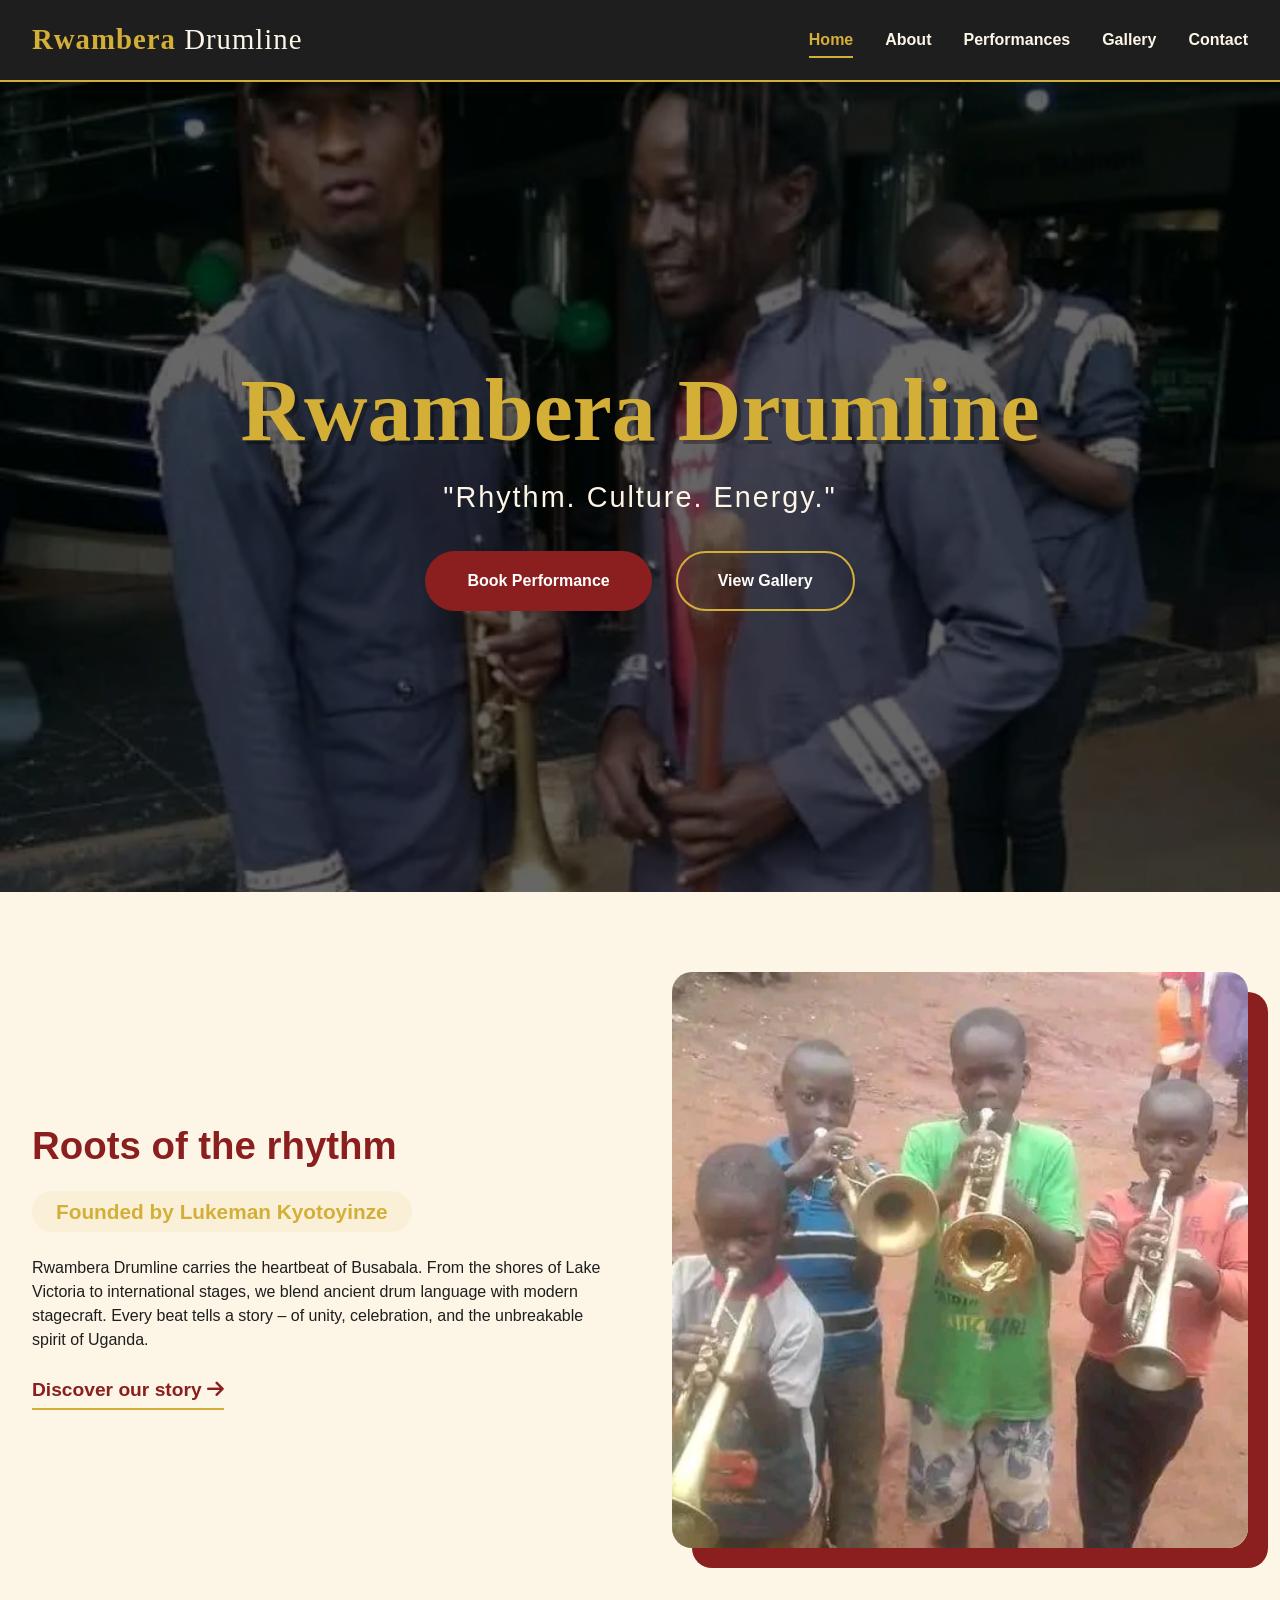
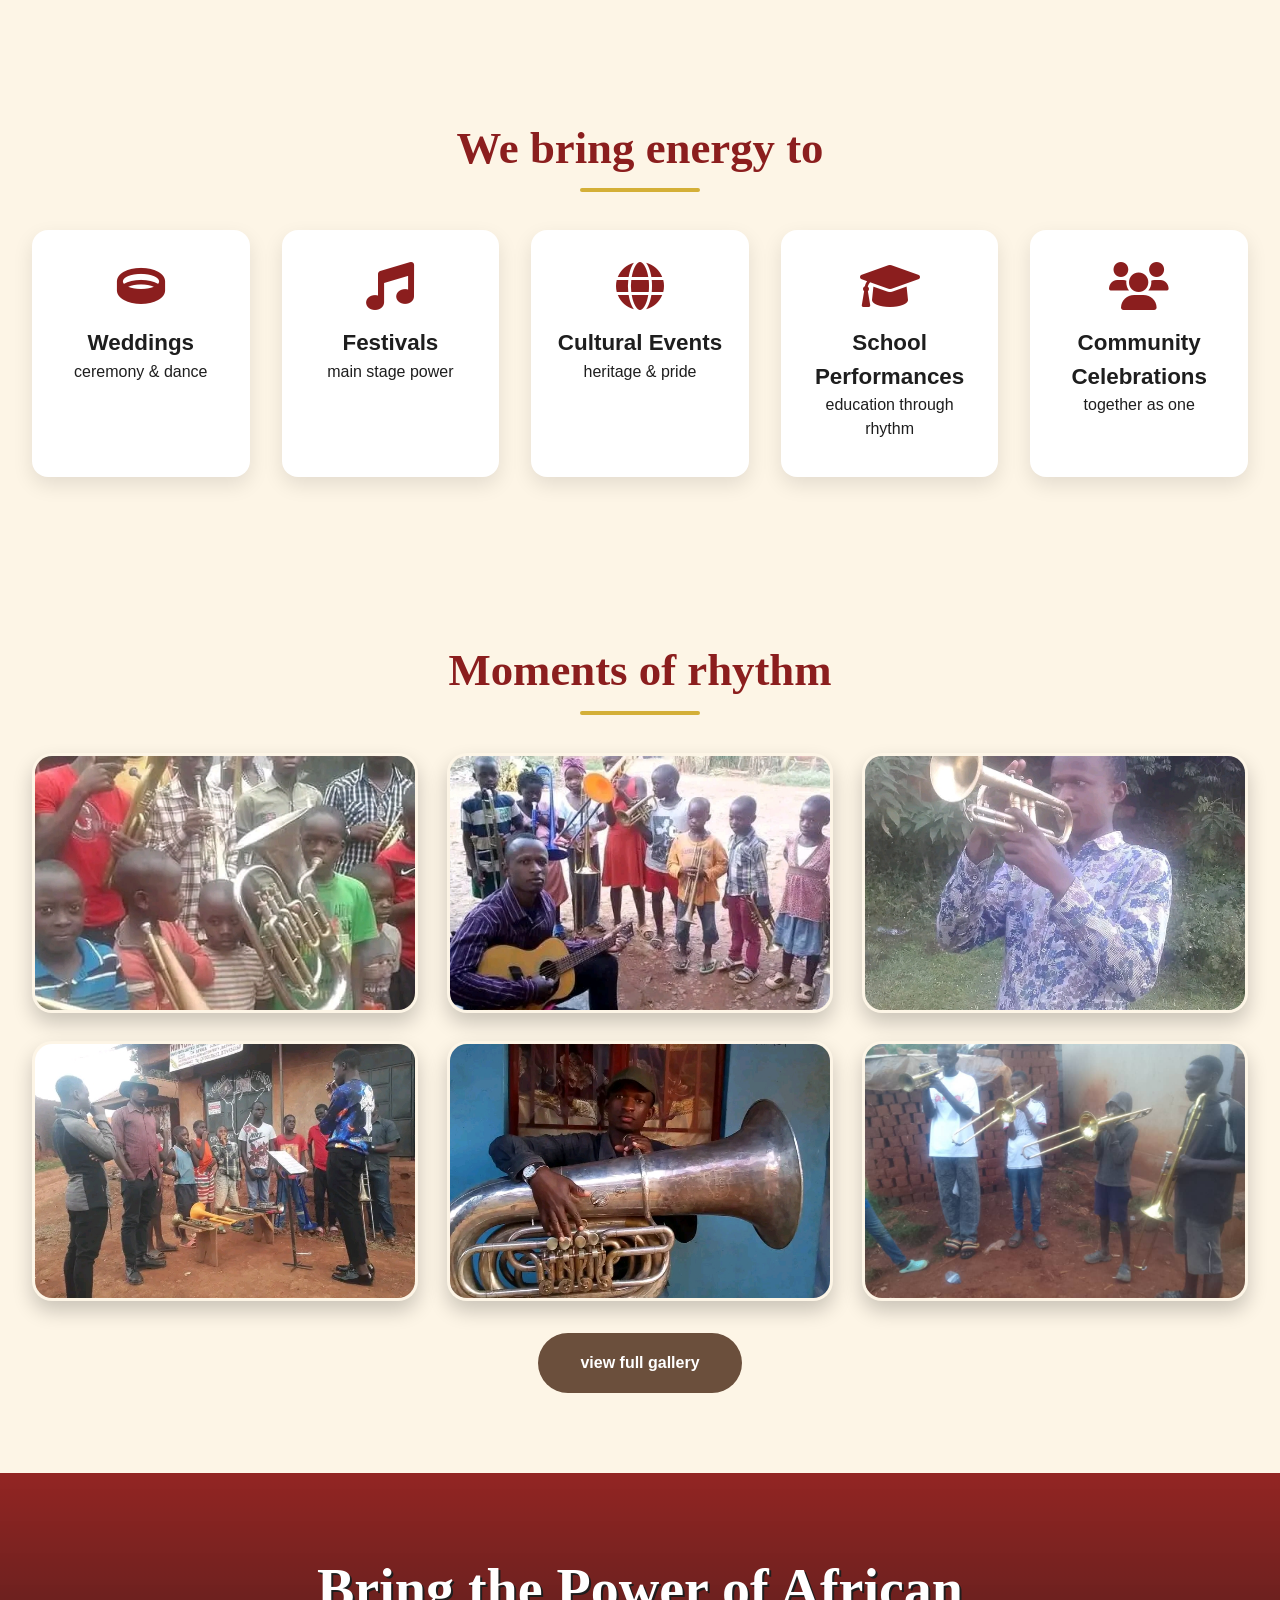
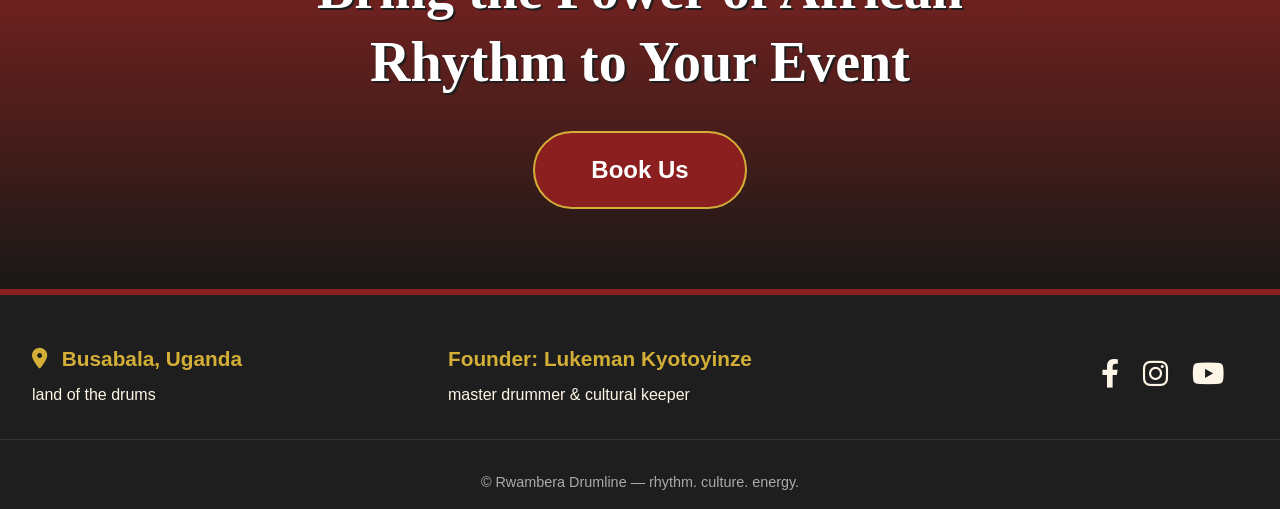
==== commit 7ea75c39: "Update index.html" ====
--- a/index.html
+++ b/index.html
@@ -28,13 +28,13 @@
   </nav>
 
   <!-- ========== HERO SECTION ========== -->
-  <header class="hero" style="background-image: linear-gradient(rgba(0,0,0,0.6), rgba(0,0,0,0.6)), url('https://via.placeholder.com/1600x900/4a1f1f/ffd966?text=Drummers+silhouette');">
+  <header class="hero" style="background-image: linear-gradient(rgba(0,0,0,0.6), rgba(0,0,0,0.6)), url('img/hero1.jpg');">
     <div class="container hero-content">
       <h1 class="reveal-up">Rwambera Drumline</h1>
       <p class="hero-sub reveal-up">"Rhythm. Culture. Energy."</p>
       <div class="hero-btns reveal-up">
-        <a href="/contact.html" class="btn btn-primary">Book Performance</a>
-        <a href="/gallery.html" class="btn btn-outline">View Gallery</a>
+        <a href="contact.html" class="btn btn-primary">Book Performance</a>
+        <a href="gallery.html" class="btn btn-outline">View Gallery</a>
       </div>
     </div>
   </header>
@@ -49,7 +49,7 @@
         <a href="/about.html" class="link-arrow">Discover our story <i class="fas fa-arrow-right"></i></a>
       </div>
       <div class="about-img reveal-right">
-        <img src="https://via.placeholder.com/600x500/8b5a2b/ffd966?text=Djembe+drums+closeup" alt="Traditional drums close-up">
+        <img src="img/image1.jpg" alt="Traditional drums close-up">
       </div>
     </div>
   </section>
@@ -73,15 +73,15 @@
     <div class="container">
       <h2 class="section-title reveal-up">Moments of rhythm</h2>
       <div class="gallery-grid">
-        <img src="https://via.placeholder.com/400x300/a0522d/ffd966?text=Drummer+1" alt="performance" class="reveal-up">
-        <img src="https://via.placeholder.com/400x300/8b4513/ffd966?text=Dance+fire" alt="dance" class="reveal-up">
-        <img src="https://via.placeholder.com/400x300/654321/ffd966?text=Djembe+circle" alt="djembe circle" class="reveal-up">
-        <img src="https://via.placeholder.com/400x300/9e6b3e/ffd966?text=Kids+drumming" alt="kids" class="reveal-up">
-        <img src="https://via.placeholder.com/400x300/7a4c1d/ffd966?text=Fire+jugglers" alt="fire show" class="reveal-up">
-        <img src="https://via.placeholder.com/400x300/5a3e1b/ffd966?text=Ensemble" alt="ensemble" class="reveal-up">
+        <img src="img/image2.jpg" alt="performance" class="reveal-up">
+        <img src="img/image3.jpg" alt="dance" class="reveal-up">
+        <img src="img/image4.jpg" alt="djembe circle" class="reveal-up">
+        <img src="img/image6.jpg" alt="kids" class="reveal-up">
+        <img src="img/image7.jpg" alt="fire show" class="reveal-up">
+        <img src="img/image9.jpg" alt="ensemble" class="reveal-up">
       </div>
       <div class="center-btn reveal-up">
-        <a href="/gallery.html" class="btn btn-secondary">view full gallery</a>
+        <a href="gallery.html" class="btn btn-secondary">view full gallery</a>
       </div>
     </div>
   </section>
@@ -90,7 +90,7 @@
   <section class="section cta" style="background: linear-gradient(rgba(128, 0, 0,0.85), rgba(0,0,0,0.9)), url('https://via.placeholder.com/1600x400/2c1e0e/daa520?text=drums+pattern');">
     <div class="container cta-content">
       <h2 class="reveal-up">Bring the Power of African Rhythm to Your Event</h2>
-      <a href="/contact.html" class="btn btn-primary btn-large reveal-up">Book Us</a>
+      <a href="contact.html" class="btn btn-primary btn-large reveal-up">Book Us</a>
     </div>
   </section>
 
